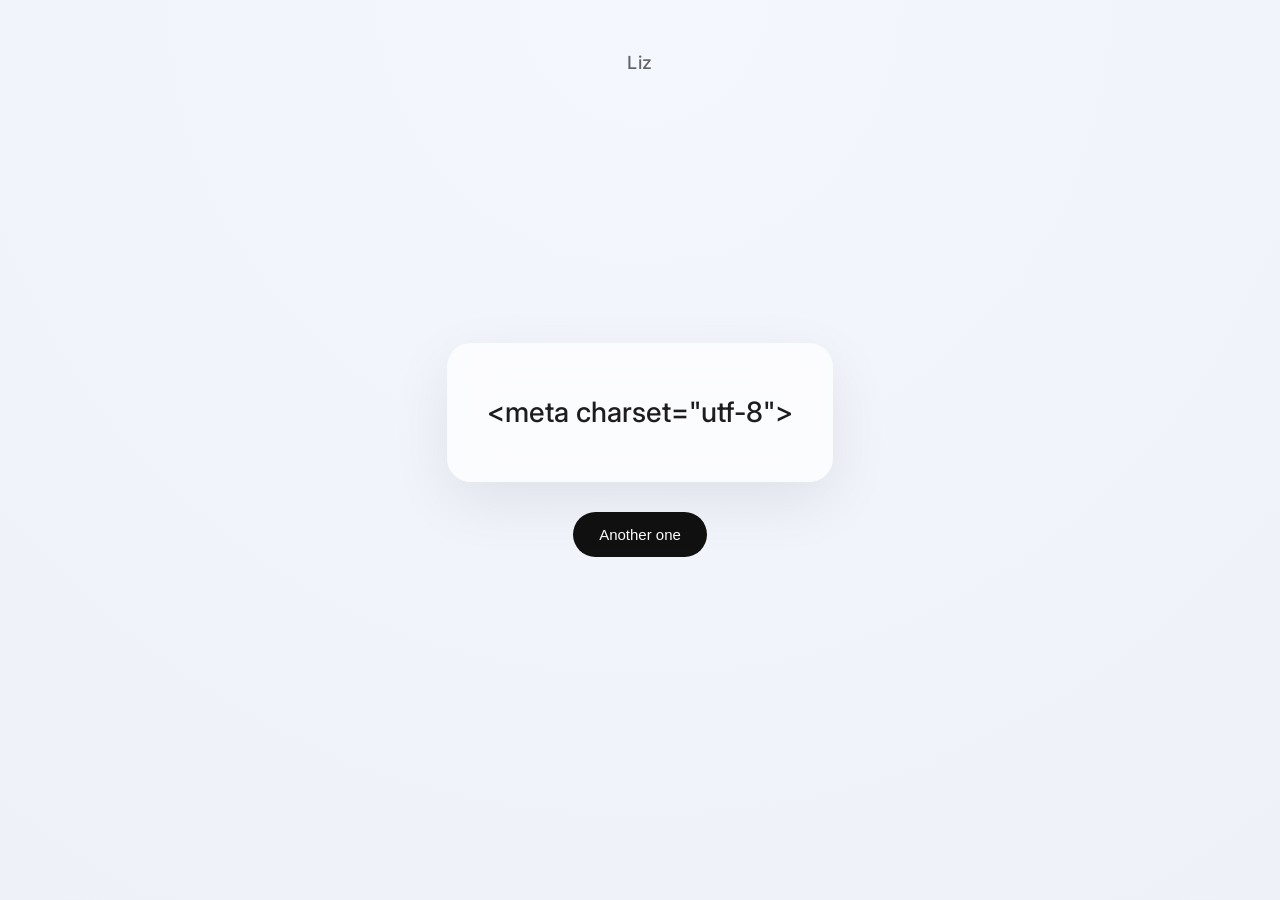
==== liz/index.html @ a78803ae "Add files via upload" ====
<!DOCTYPE html>
<html>
<head>
    <title>Liz</title>
    <link rel="stylesheet" href="../style.css">
</head>
<body>

    <h1>Liz</h1>

    <div class="container">
        <div id="sentence">Loading...</div>
        <button onclick="showRandom()">Another one</button>
    </div>

    <script src="../script.js"></script>

    <script>
        init("liz");
    </script>

</body>
</html>
---- style.css ----
@import url('https://fonts.googleapis.com/css2?family=Inter:wght@300;400;500;600&display=swap');

body {
    margin: 0;
    padding: 0;
    font-family: "Inter", -apple-system, BlinkMacSystemFont, sans-serif;
    background: radial-gradient(circle at top, #f5f7ff, #eef1f7);
    color: #1d1d1f;
    height: 100vh;
    display: flex;
    align-items: center;
    justify-content: center;
}

h1 {
    position: absolute;
    top: 40px;
    font-size: 18px;
    font-weight: 500;
    letter-spacing: 0.5px;
    color: rgba(0, 0, 0, 0.6);
}

.container {
    text-align: center;
    max-width: 700px;
    padding: 40px;
}

/* Main sentence card */
#sentence {
    font-size: 28px;
    font-weight: 500;
    line-height: 1.4;
    padding: 50px 40px;
    border-radius: 24px;

    background: rgba(255, 255, 255, 0.7);
    backdrop-filter: blur(20px);
    -webkit-backdrop-filter: blur(20px);

    box-shadow:
        0 20px 60px rgba(0, 0, 0, 0.08);

    transition: all 0.4s ease;
}

/* Button */
button {
    margin-top: 30px;
    padding: 14px 26px;
    font-size: 15px;
    font-weight: 500;

    border: none;
    border-radius: 999px;

    background: #111;
    color: white;

    cursor: pointer;

    transition: all 0.25s ease;
}

button:hover {
    transform: translateY(-2px);
    background: #000;
}

button:active {
    transform: scale(0.97);
}

/* subtle fade animation when text changes */
.fade {
    opacity: 0;
    transform: translateY(6px);
}
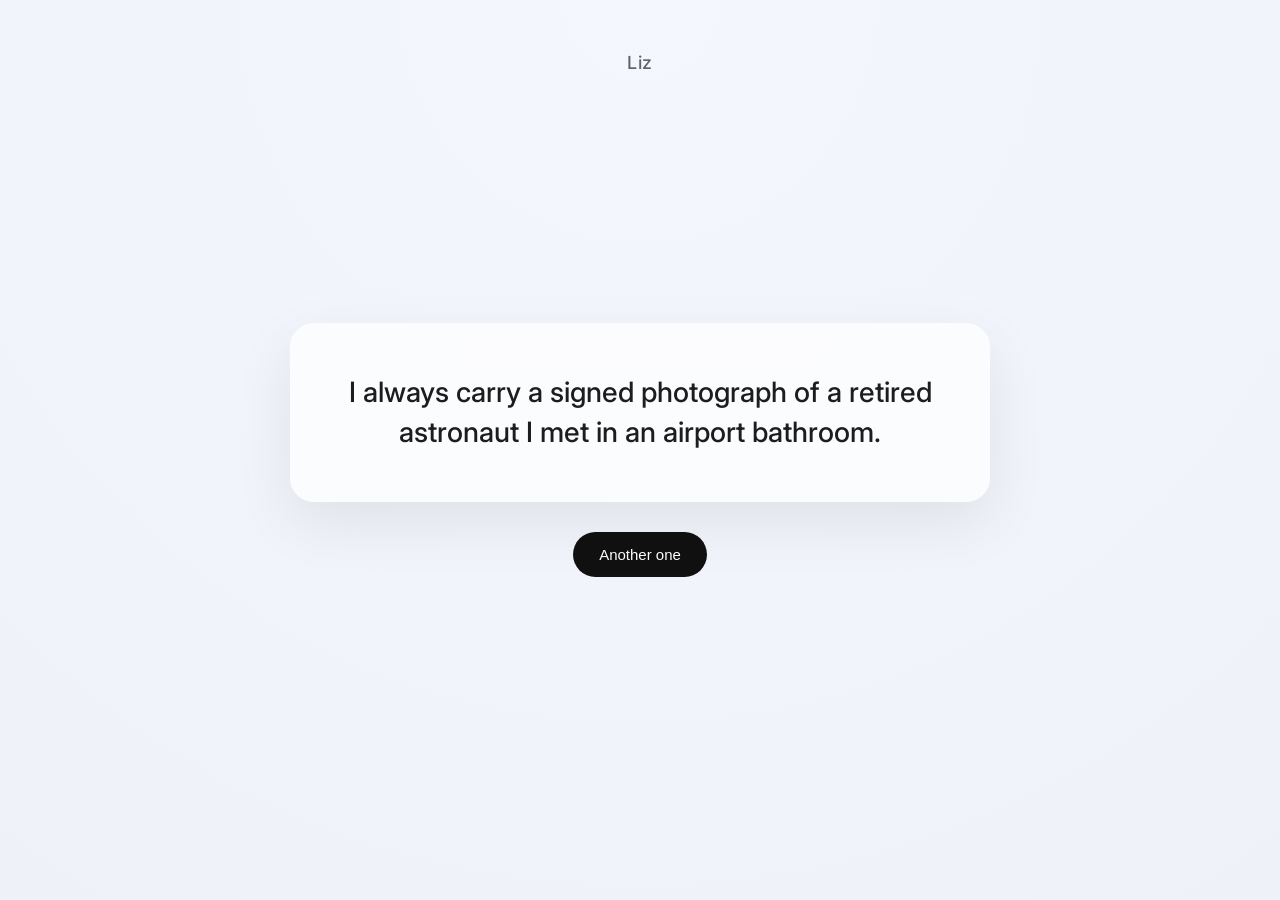
==== commit e224633a: "Update index.html" ====
--- a/liz/index.html
+++ b/liz/index.html
@@ -16,8 +16,8 @@
     <script src="../script.js"></script>
 
     <script>
-        init("liz");
+        init();
     </script>
 
 </body>
-</html>+</html>
